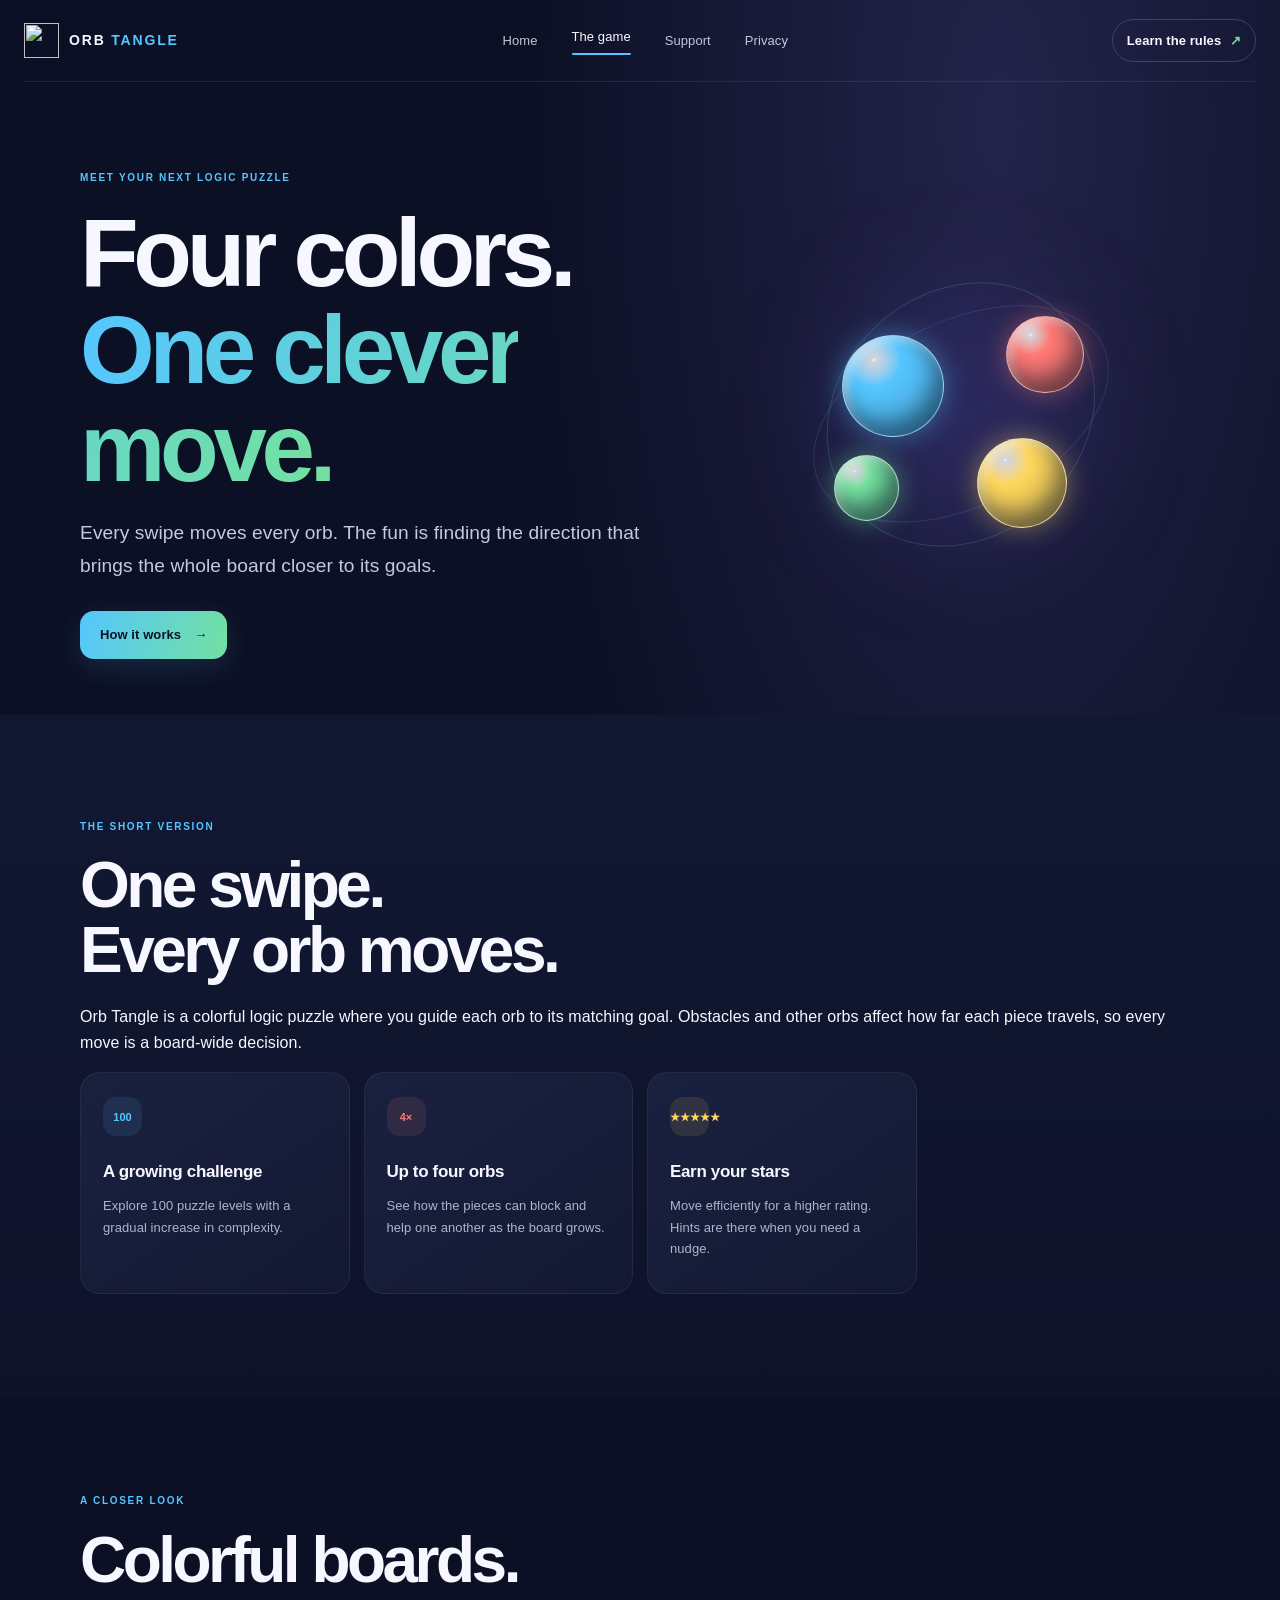
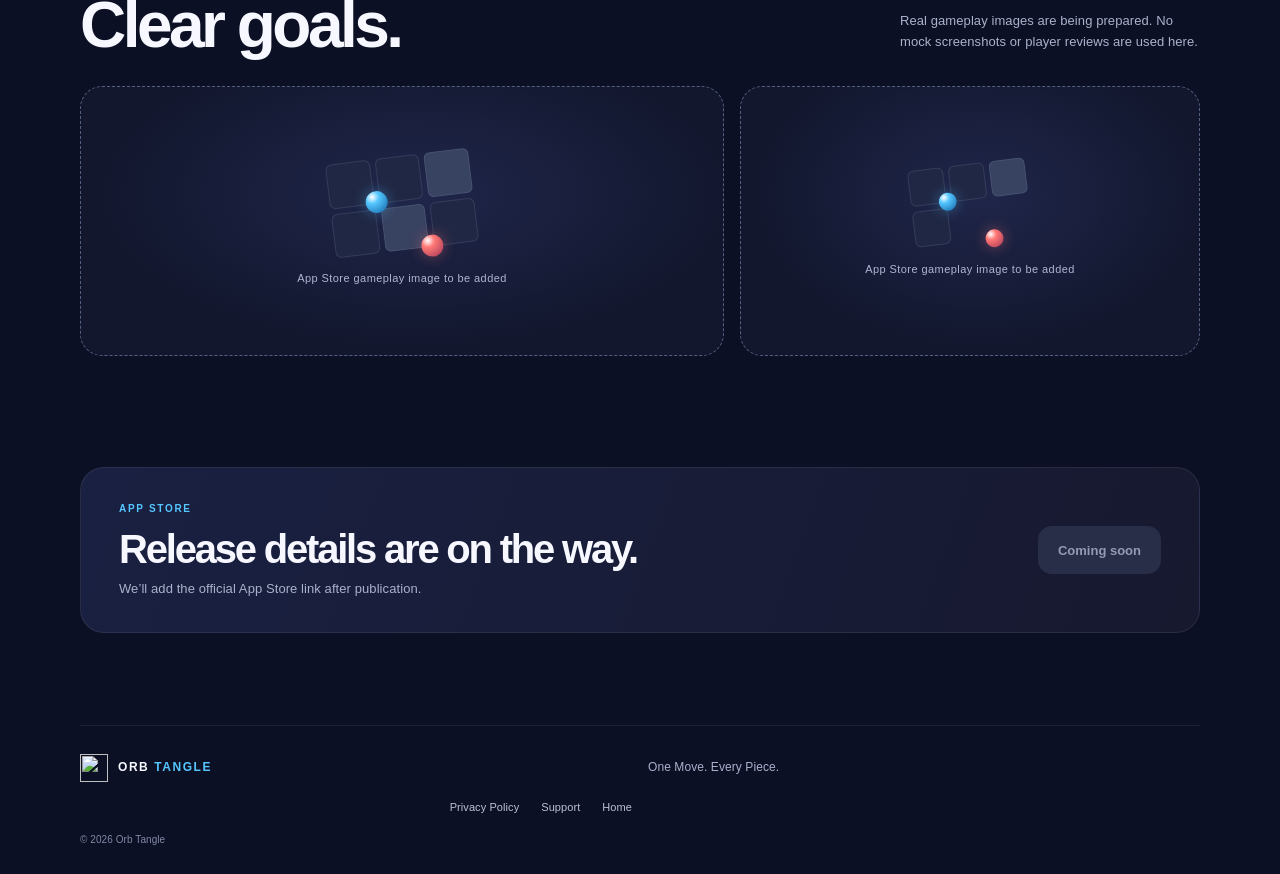
==== marketing.html @ 7f05ab88 "Create Orb Tangle GitHub Pages site" ====
<!doctype html>
<html lang="en">
<head>
  <meta charset="utf-8"><meta name="viewport" content="width=device-width, initial-scale=1"><meta name="theme-color" content="#0c1024">
  <meta name="description" content="Meet Orb Tangle: a colorful logic puzzle with 100 levels, simultaneous movement and satisfying five-star solutions.">
  <link rel="canonical" href="https://masterbinder-site.github.io/orb-tangle/marketing.html"><link rel="icon" href="assets/orb-mark.svg" type="image/svg+xml"><link rel="stylesheet" href="styles.css">
  <title>The Game — Orb Tangle</title>
</head>
<body>
  <header class="site-header"><a class="brand" href="./" aria-label="Orb Tangle home"><img src="assets/orb-mark.svg" alt=""><span>ORB <b>TANGLE</b></span></a><nav aria-label="Main navigation"><a href="./">Home</a><a class="active" href="marketing.html">The game</a><a href="support.html">Support</a><a href="privacy.html">Privacy</a></nav><a class="header-cta" href="support.html">Learn the rules <span aria-hidden="true">↗</span></a></header>
  <main>
    <section class="page-hero wrap marketing-hero"><div><p class="eyebrow">Meet your next logic puzzle</p><h1>Four colors.<br><span>One clever move.</span></h1><p class="lead">Every swipe moves every orb. The fun is finding the direction that brings the whole board closer to its goals.</p><a class="button button-primary" href="support.html#how-to-play">How it works <span aria-hidden="true">→</span></a></div><div class="marketing-art" role="img" aria-label="A colorful abstract arrangement of four orbs"><div class="orbit orbit-one"></div><div class="orbit orbit-two"></div><span class="orb orb-blue"></span><span class="orb orb-coral"></span><span class="orb orb-gold"></span><span class="orb orb-mint"></span></div></section>
    <section class="section feature-section"><div class="wrap"><div class="section-heading"><p class="eyebrow">The short version</p><h2>One swipe.<br>Every orb moves.</h2><p class="section-intro">Orb Tangle is a colorful logic puzzle where you guide each orb to its matching goal. Obstacles and other orbs affect how far each piece travels, so every move is a board-wide decision.</p></div><div class="feature-grid marketing-features"><article class="feature-card"><span class="feature-icon icon-blue">100</span><h3>A growing challenge</h3><p>Explore 100 puzzle levels with a gradual increase in complexity.</p></article><article class="feature-card"><span class="feature-icon icon-coral">4×</span><h3>Up to four orbs</h3><p>See how the pieces can block and help one another as the board grows.</p></article><article class="feature-card"><span class="feature-icon icon-gold">★★★★★</span><h3>Earn your stars</h3><p>Move efficiently for a higher rating. Hints are there when you need a nudge.</p></article></div></div></section>
    <section class="section wrap gallery-section"><div class="gallery-heading"><div><p class="eyebrow">A closer look</p><h2>Colorful boards.<br>Clear goals.</h2></div><p>Real gameplay images are being prepared. No mock screenshots or player reviews are used here.</p></div><div class="gallery-grid"><div class="shot-placeholder shot-wide"><div class="mini-board" aria-hidden="true"><span></span><span></span><span></span><span></span><span></span><span></span><b></b><i></i></div><p>App Store gameplay image to be added</p></div><div class="shot-placeholder"><div class="mini-board mini-board-small" aria-hidden="true"><span></span><span></span><span></span><span></span><b></b><i></i></div><p>App Store gameplay image to be added</p></div></div></section>
    <section class="launch-panel wrap"><div><p class="eyebrow">App Store</p><h2>Release details are on the way.</h2><p>We’ll add the official App Store link after publication.</p></div><button class="button button-disabled" disabled aria-disabled="true">Coming soon</button></section>
  </main>
  <footer class="site-footer wrap"><a class="brand footer-brand" href="./"><img src="assets/orb-mark.svg" alt=""><span>ORB <b>TANGLE</b></span></a><p>One Move. Every Piece.</p><nav aria-label="Footer navigation"><a href="privacy.html">Privacy Policy</a><a href="support.html">Support</a><a href="./">Home</a></nav><small>© 2026 Orb Tangle</small></footer>
</body>
</html>
---- styles.css ----
:root{color-scheme:dark;--navy:#0c1024;--navy-2:#141a35;--panel:#171d39;--line:#303958;--white:#f7f8ff;--muted:#aab1cc;--blue:#55c6ff;--coral:#ff7975;--gold:#ffd75c;--mint:#73e1a0;--max:1120px}
*{box-sizing:border-box}
html{scroll-behavior:smooth;scroll-padding-top:90px}
body{margin:0;background:radial-gradient(ellipse at 78% 5%,#24234b 0,transparent 30rem),var(--navy);color:var(--white);font:16px/1.65 Inter,-apple-system,BlinkMacSystemFont,"Segoe UI",sans-serif;letter-spacing:.005em}
a{color:inherit;text-decoration:none}
a:hover{color:var(--blue)}
a:focus-visible,button:focus-visible,summary:focus-visible{outline:3px solid var(--gold);outline-offset:4px;border-radius:5px}
.wrap{width:min(var(--max),calc(100% - 48px));margin-inline:auto}
.site-header{width:min(1280px,calc(100% - 48px));min-height:82px;margin:auto;display:flex;align-items:center;justify-content:space-between;gap:28px;border-bottom:1px solid rgba(255,255,255,.08)}
.brand{display:inline-flex;align-items:center;gap:10px;flex:none;font-size:14px;letter-spacing:.13em;font-weight:800}.brand img{width:35px;height:35px}.brand b{color:var(--blue)}
.site-header nav,.site-footer nav{display:flex;align-items:center;gap:clamp(16px,3vw,34px)}
.site-header nav a{font-size:13px;color:#c2c7da;transition:color .2s}.site-header nav a:hover,.site-header nav a.active{color:var(--white)}.site-header nav a.active:after{content:"";display:block;height:2px;background:var(--blue);margin-top:5px;border-radius:2px}
.header-cta,.text-link{font-size:13px;font-weight:700;white-space:nowrap}.header-cta{padding:10px 14px;border:1px solid #3d4664;border-radius:999px}.header-cta span,.text-link span{color:var(--mint);margin-left:5px}
.hero{min-height:620px;display:grid;grid-template-columns:1fr .9fr;align-items:center;gap:48px;padding-block:72px 78px}
.hero-copy{max-width:585px}.eyebrow{text-transform:uppercase;letter-spacing:.17em;font-size:10px;font-weight:800;color:var(--blue);margin:0 0 18px;display:flex;align-items:center;gap:9px}.eyebrow-dot{width:7px;height:7px;background:var(--mint);border-radius:50%;box-shadow:0 0 12px var(--mint)}
h1,h2,h3,p{margin-top:0}h1,h2{font-weight:760;letter-spacing:-.055em;line-height:1.02}h1{font-size:clamp(3.4rem,8vw,6.8rem);margin:0 0 24px}h1 span,h2 span{background:linear-gradient(100deg,var(--blue),var(--mint));background-clip:text;color:transparent}.lead{font-size:clamp(1.02rem,1.7vw,1.2rem);line-height:1.7;color:#c3c9de;max-width:550px;margin-bottom:28px}
.hero-actions{display:flex;align-items:center;gap:26px;flex-wrap:wrap}.button{display:inline-flex;align-items:center;justify-content:center;gap:13px;min-height:48px;padding:0 20px;border:0;border-radius:14px;font-size:13px;font-weight:800;transition:transform .2s,filter .2s}.button:hover{transform:translateY(-2px);filter:brightness(1.06)}.button-primary{background:linear-gradient(110deg,var(--blue),var(--mint));color:#091426;box-shadow:0 8px 30px #55c6ff24}.button-primary:hover{color:#091426}.button-disabled{background:#282e47;color:#939ab4;cursor:not-allowed}.availability{font-size:12px;color:#8e97b3;margin-top:28px}.availability-mark{display:inline-block;width:7px;height:7px;border-radius:50%;background:var(--gold);margin-right:8px}
.hero-art,.marketing-art{position:relative;aspect-ratio:1.08;max-width:520px;margin:auto;width:100%;isolation:isolate;display:grid;place-items:center}.hero-art:before,.marketing-art:before{content:"";position:absolute;width:58%;aspect-ratio:1;border-radius:50%;background:#48409955;filter:blur(55px);z-index:-2}.orbit{position:absolute;border:1px solid #8ea8ff27;border-radius:50%;transform:rotate(-26deg)}.orbit-one{width:77%;height:49%}.orbit-two{width:60%;height:75%;transform:rotate(48deg);border-color:#65d5c431}.orb{display:block;position:absolute;border-radius:50%;background:radial-gradient(circle at 31% 24%,#fff 0,rgba(255,255,255,.8) 2%,var(--orb) 26%,color-mix(in srgb,var(--orb),#11172d 30%) 100%);box-shadow:inset -8px -13px 20px #07102077,inset 5px 5px 9px #ffffff75,0 0 27px color-mix(in srgb,var(--orb),transparent 55%);border:1px solid #ffffff65;animation:float 4s ease-in-out infinite alternate}.orb-blue{--orb:var(--blue);width:25%;aspect-ratio:1;left:21%;top:29%;animation-delay:-1.1s}.orb-coral{--orb:var(--coral);width:19%;aspect-ratio:1;right:20%;top:24%;animation-delay:-2.4s}.orb-gold{--orb:var(--gold);width:22%;aspect-ratio:1;right:24%;bottom:20%;animation-delay:-.4s}.orb-mint{--orb:var(--mint);width:16%;aspect-ratio:1;left:19%;bottom:22%;animation-delay:-3s}.art-spark{position:absolute;width:4px;height:4px;border-radius:50%;background:#fff;box-shadow:0 0 12px 4px #fff8}.spark-one{top:21%;left:44%}.spark-two{right:14%;bottom:35%;background:var(--blue)}.spark-three{left:32%;bottom:15%;background:var(--gold)}.art-caption{position:absolute;bottom:4%;left:50%;transform:translateX(-50%);display:flex;align-items:center;gap:10px;font-size:8px;letter-spacing:.17em;color:#bbc4e0}.art-caption i{width:3px;height:3px;border-radius:50%;background:var(--mint)}
@keyframes float{from{transform:translateY(0)}to{transform:translateY(-9px)}}
.proof-strip{border-block:1px solid rgba(255,255,255,.08);background:#10152caa}.proof-grid{display:grid;grid-template-columns:repeat(4,1fr);padding-block:24px}.proof-grid>div{display:flex;flex-direction:column;align-items:center;text-align:center;gap:2px;border-right:1px solid #ffffff13}.proof-grid>div:last-child{border:0}.proof-grid strong{font-size:20px;letter-spacing:-.02em}.proof-grid span{font-size:11px;color:var(--muted)}.proof-grid>div:nth-child(1) strong{color:var(--blue)}.proof-grid>div:nth-child(2) strong{color:var(--coral)}.proof-grid>div:nth-child(3) strong{color:var(--gold)}.proof-grid>div:nth-child(4) strong{color:var(--mint);font-size:16px}
.section{padding-block:104px}.split-section{display:grid;grid-template-columns:.85fr 1fr;gap:12%;align-items:start}.section-heading h2,.gallery-heading h2,.launch-panel h2,.contact-card h2{font-size:clamp(2.6rem,5vw,4.4rem);margin-bottom:20px}.section-copy{padding-top:12px;color:#bac1d8;max-width:540px}.section-copy p{margin-bottom:18px}.section-copy .text-link{display:inline-block;color:var(--white);margin-top:8px}.feature-section{background:linear-gradient(180deg,#121832,#0e132a)}.centered{text-align:center;margin:0 auto 44px;display:block}.centered .eyebrow{justify-content:center}.centered h2{margin-bottom:0}.feature-grid{display:grid;grid-template-columns:repeat(4,1fr);gap:14px}.feature-card{min-height:222px;padding:24px 22px;border:1px solid #ffffff10;border-radius:20px;background:linear-gradient(145deg,#1a2140,#131932);transition:transform .2s,border-color .2s}.feature-card:hover{transform:translateY(-4px);border-color:#ffffff28}.feature-icon{display:grid;place-items:center;width:39px;height:39px;border-radius:13px;font-size:11px;font-weight:900;margin-bottom:22px;background:#55c6ff18;color:var(--blue)}.icon-coral{background:#ff79751b;color:var(--coral)}.icon-gold{background:#ffd75c1a;color:var(--gold)}.icon-mint{background:#73e1a01b;color:var(--mint)}.feature-card h3{font-size:17px;margin-bottom:9px;letter-spacing:-.02em}.feature-card p{font-size:13px;color:#aeb5ce;line-height:1.65;margin:0}
.gallery-section{padding-block:95px}.gallery-heading{display:flex;justify-content:space-between;gap:32px;align-items:end;margin-bottom:28px}.gallery-heading h2{margin-bottom:0}.gallery-heading>p{max-width:300px;font-size:13px;line-height:1.6;color:var(--muted);margin:0 0 6px}.gallery-grid{display:grid;grid-template-columns:1.4fr 1fr;gap:16px}.shot-placeholder{min-height:270px;border:1px dashed #536080;border-radius:22px;background:radial-gradient(ellipse at 52% 40%,#20264a,#12172e 67%);display:flex;flex-direction:column;align-items:center;justify-content:center;gap:19px;color:#aeb6d1}.shot-placeholder p{font-size:11px;letter-spacing:.04em;margin:0}.mini-board{width:144px;display:grid;grid-template-columns:repeat(3,1fr);gap:5px;position:relative;transform:rotate(-7deg)}.mini-board span{aspect-ratio:1;border:1px solid #7c87aa38;background:#202744;border-radius:6px}.mini-board span:nth-child(3),.mini-board span:nth-child(5){background:#384261}.mini-board b,.mini-board i{position:absolute;width:22px;height:22px;border-radius:50%;left:36px;top:32px;background:radial-gradient(circle at 32% 25%,#fff,var(--blue) 30%,#1970b1 90%);box-shadow:0 0 14px #55c6ff66}.mini-board i{left:86px;top:82px;background:radial-gradient(circle at 32% 25%,#fff,var(--coral) 30%,#ae3e5a 90%);box-shadow:0 0 14px #ff797566}.mini-board-small{width:118px}.mini-board-small b,.mini-board-small i{width:18px;height:18px;left:28px;top:26px}.mini-board-small i{left:70px;top:68px}.launch-panel{margin-block:16px 92px;padding:33px 38px;display:flex;align-items:center;justify-content:space-between;gap:25px;border:1px solid #ffffff14;border-radius:24px;background:linear-gradient(110deg,#192041,#17192f)}.launch-panel h2{font-size:clamp(1.8rem,3.2vw,2.5rem);margin-bottom:8px}.launch-panel .eyebrow{margin-bottom:11px}.launch-panel p:not(.eyebrow){font-size:13px;color:var(--muted);margin:0}.launch-orb{width:86px;height:86px;position:relative;flex:none}.launch-orb .orb-blue{width:46%;left:7%;top:11%}.launch-orb .orb-coral{width:35%;right:3%;top:14%}.launch-orb .orb-gold{width:39%;right:13%;bottom:1%}.launch-orb .orb-mint{width:30%;left:9%;bottom:8%}
.site-footer{padding-block:28px 25px;border-top:1px solid #ffffff12;display:grid;grid-template-columns:1fr 1fr;gap:16px;align-items:center}.footer-brand{font-size:12px}.footer-brand img{width:28px;height:28px}.site-footer>p{font-size:12px;color:var(--muted);margin:0}.site-footer nav{justify-content:flex-end;gap:22px}.site-footer nav a{font-size:11px;color:#bac1d8}.site-footer small{grid-column:1/-1;color:#7f88a5;font-size:10px}
.page-hero{padding-block:88px 56px}.page-hero h1{font-size:clamp(3.4rem,8vw,6rem);margin-bottom:20px}.page-hero .lead{max-width:620px}.page-hero .eyebrow{margin-bottom:17px}.simple-hero{padding-bottom:38px}.simple-hero .updated{font-size:12px;color:#8d96b4;margin-top:30px}.marketing-hero{display:grid;grid-template-columns:1fr .8fr;align-items:center;gap:44px;min-height:510px}.marketing-hero>div:first-child{max-width:600px}.marketing-art{width:min(100%,410px)}
.support-layout{display:grid;grid-template-columns:190px 1fr;gap:70px;padding-top:40px}.support-nav{position:sticky;top:28px;align-self:start;display:flex;flex-direction:column;gap:10px;border-left:1px solid var(--line);padding:4px 0 4px 18px}.support-nav strong{font-size:11px;color:var(--muted);text-transform:uppercase;letter-spacing:.1em;margin-bottom:5px}.support-nav a{font-size:12px;color:#c3c9de}.support-content{max-width:760px}.content-block{padding:0 0 52px;margin-bottom:48px;border-bottom:1px solid #ffffff13;scroll-margin-top:25px}.content-block h2{font-size:clamp(2rem,4vw,3rem);margin-bottom:18px}.content-block>p:not(.eyebrow){color:#bac1d8;max-width:720px}.content-block .eyebrow{margin-bottom:13px}.steps{list-style:none;padding:0;margin:28px 0 0;display:grid;gap:12px}.steps li{display:flex;gap:19px;padding:17px;border-radius:16px;background:#161c36;border:1px solid #ffffff0d}.steps li>span{color:var(--blue);font-size:11px;font-weight:900;letter-spacing:.1em;padding-top:2px}.steps h3{font-size:14px;margin-bottom:3px}.steps p{font-size:12px;color:var(--muted);margin:0}.notice,.policy-note{display:flex;align-items:flex-start;gap:13px;border:1px solid #ffd75c40;background:#ffd75c0c;padding:16px;border-radius:15px;margin-top:20px}.notice-star,.note-icon{color:var(--gold);font-size:22px;font-weight:900}.notice p,.policy-note p{font-size:12px;color:#c0c6da;margin:0}.check-list{padding-left:20px;color:#bac1d8}.check-list li{padding:6px 0}.check-list li::marker{color:var(--mint)}details{border-bottom:1px solid #ffffff16;padding:15px 0}summary{cursor:pointer;font-weight:700;font-size:14px;list-style:none}summary::-webkit-details-marker{display:none}summary:after{content:"+";float:right;color:var(--mint)}details[open] summary:after{content:"−"}details p{font-size:13px;color:var(--muted);margin:12px 0 0;max-width:650px}.support-content a:not(.button){color:var(--blue);text-decoration:underline;text-underline-offset:3px}.contact-card{display:flex;align-items:center;justify-content:space-between;gap:22px;padding:25px;border-radius:19px;border:1px solid #ffffff14;background:#151b34}.contact-card h2{font-size:2rem;margin-bottom:8px}.contact-card p:not(.eyebrow){color:var(--muted);font-size:12px;max-width:510px;margin-bottom:0}.contact-card .eyebrow{margin-bottom:8px}
.policy-layout{display:grid;grid-template-columns:235px 1fr;gap:64px;padding-top:20px;padding-bottom:100px}.policy-note{position:sticky;top:28px;align-self:start;margin:0;padding:17px;background:#55c6ff0b;border-color:#55c6ff35}.policy-note .note-icon{color:var(--blue)}.policy-note strong{color:var(--white)}.policy-content{max-width:780px;color:#bac1d8}.policy-content>p,.policy-content section p{font-size:13px;line-height:1.8}.policy-content>p:first-child{font-size:15px;color:#d7dbeb;margin-bottom:35px}.policy-content section{margin-bottom:32px}.policy-content h2{font-size:21px;color:var(--white);letter-spacing:-.025em;margin-bottom:11px}.policy-content a{color:var(--blue);text-decoration:underline;text-underline-offset:3px}.policy-disclaimer{border-left:2px solid var(--gold);padding:12px 15px;background:#ffd75c0b;color:#e6d89d!important;font-size:12px!important}
@media(max-width:900px){.site-header{gap:16px}.site-header nav{gap:18px}.header-cta{display:none}.hero{min-height:540px;gap:20px}.hero-art{max-width:400px}.feature-grid{grid-template-columns:repeat(2,1fr)}.feature-card{min-height:190px}.support-layout,.policy-layout{gap:34px}.support-layout{grid-template-columns:150px 1fr}}
@media(max-width:650px){.wrap,.site-header{width:calc(100% - 36px)}.site-header{min-height:72px;flex-wrap:wrap;justify-content:center;padding:13px 0 11px;gap:9px}.brand{margin-right:auto}.site-header nav{order:2;width:100%;justify-content:space-between;gap:9px}.site-header nav a{font-size:11px}.hero{min-height:0;grid-template-columns:1fr;padding-block:56px 42px;gap:16px}.hero-copy{order:1}.hero-art{order:0;width:min(82%,330px);margin:0 auto -10px}.hero h1{font-size:clamp(3.1rem,15vw,4.6rem);margin-bottom:17px}.lead{font-size:15px}.hero-actions{gap:17px}.availability{margin-top:19px}.proof-grid{grid-template-columns:repeat(2,1fr);row-gap:18px}.proof-grid>div:nth-child(2){border:0}.proof-grid strong{font-size:18px}.section{padding-block:70px}.split-section{grid-template-columns:1fr;gap:10px}.section-heading h2,.gallery-heading h2{font-size:2.8rem}.feature-grid{grid-template-columns:1fr 1fr;gap:9px}.feature-card{padding:17px 15px;min-height:196px}.feature-icon{margin-bottom:15px}.feature-card h3{font-size:15px}.feature-card p{font-size:12px}.gallery-heading{display:block}.gallery-heading>p{margin-top:17px}.gallery-grid{grid-template-columns:1fr}.shot-placeholder{min-height:225px}.shot-placeholder:not(.shot-wide){min-height:195px}.launch-panel{margin-block:0 62px;padding:23px;flex-wrap:wrap}.launch-orb{width:65px;height:65px}.launch-panel>div:nth-child(2){flex:1;min-width:190px}.launch-panel .button{width:100%}.site-footer{grid-template-columns:1fr;gap:9px}.site-footer nav{justify-content:flex-start;flex-wrap:wrap;gap:16px}.site-footer small{grid-column:auto;margin-top:8px}.page-hero{padding-block:58px 25px}.marketing-hero{grid-template-columns:1fr;min-height:0;gap:0}.marketing-art{width:min(75%,300px);margin-top:0}.simple-hero{padding-bottom:20px}.support-layout,.policy-layout{grid-template-columns:1fr;gap:24px;padding-top:20px}.support-nav{position:static;flex-direction:row;overflow:auto;white-space:nowrap;border-left:0;border-bottom:1px solid var(--line);padding:0 0 13px;gap:17px}.support-nav strong{display:none}.support-nav a{font-size:11px}.content-block{padding-bottom:34px;margin-bottom:34px}.contact-card{align-items:flex-start;flex-direction:column}.policy-note{position:static}.policy-layout{padding-bottom:65px}}
@media(max-width:380px){.wrap,.site-header{width:calc(100% - 28px)}.brand{font-size:12px}.brand img{width:30px;height:30px}.site-header nav a{font-size:10px}.hero-art{width:75%}.hero h1{font-size:3rem}.feature-grid{grid-template-columns:1fr}.feature-card{min-height:0}.feature-icon{margin-bottom:12px}}
@media(prefers-reduced-motion:reduce){*,*::before,*::after{scroll-behavior:auto!important;animation-duration:.01ms!important;animation-iteration-count:1!important;transition-duration:.01ms!important}}
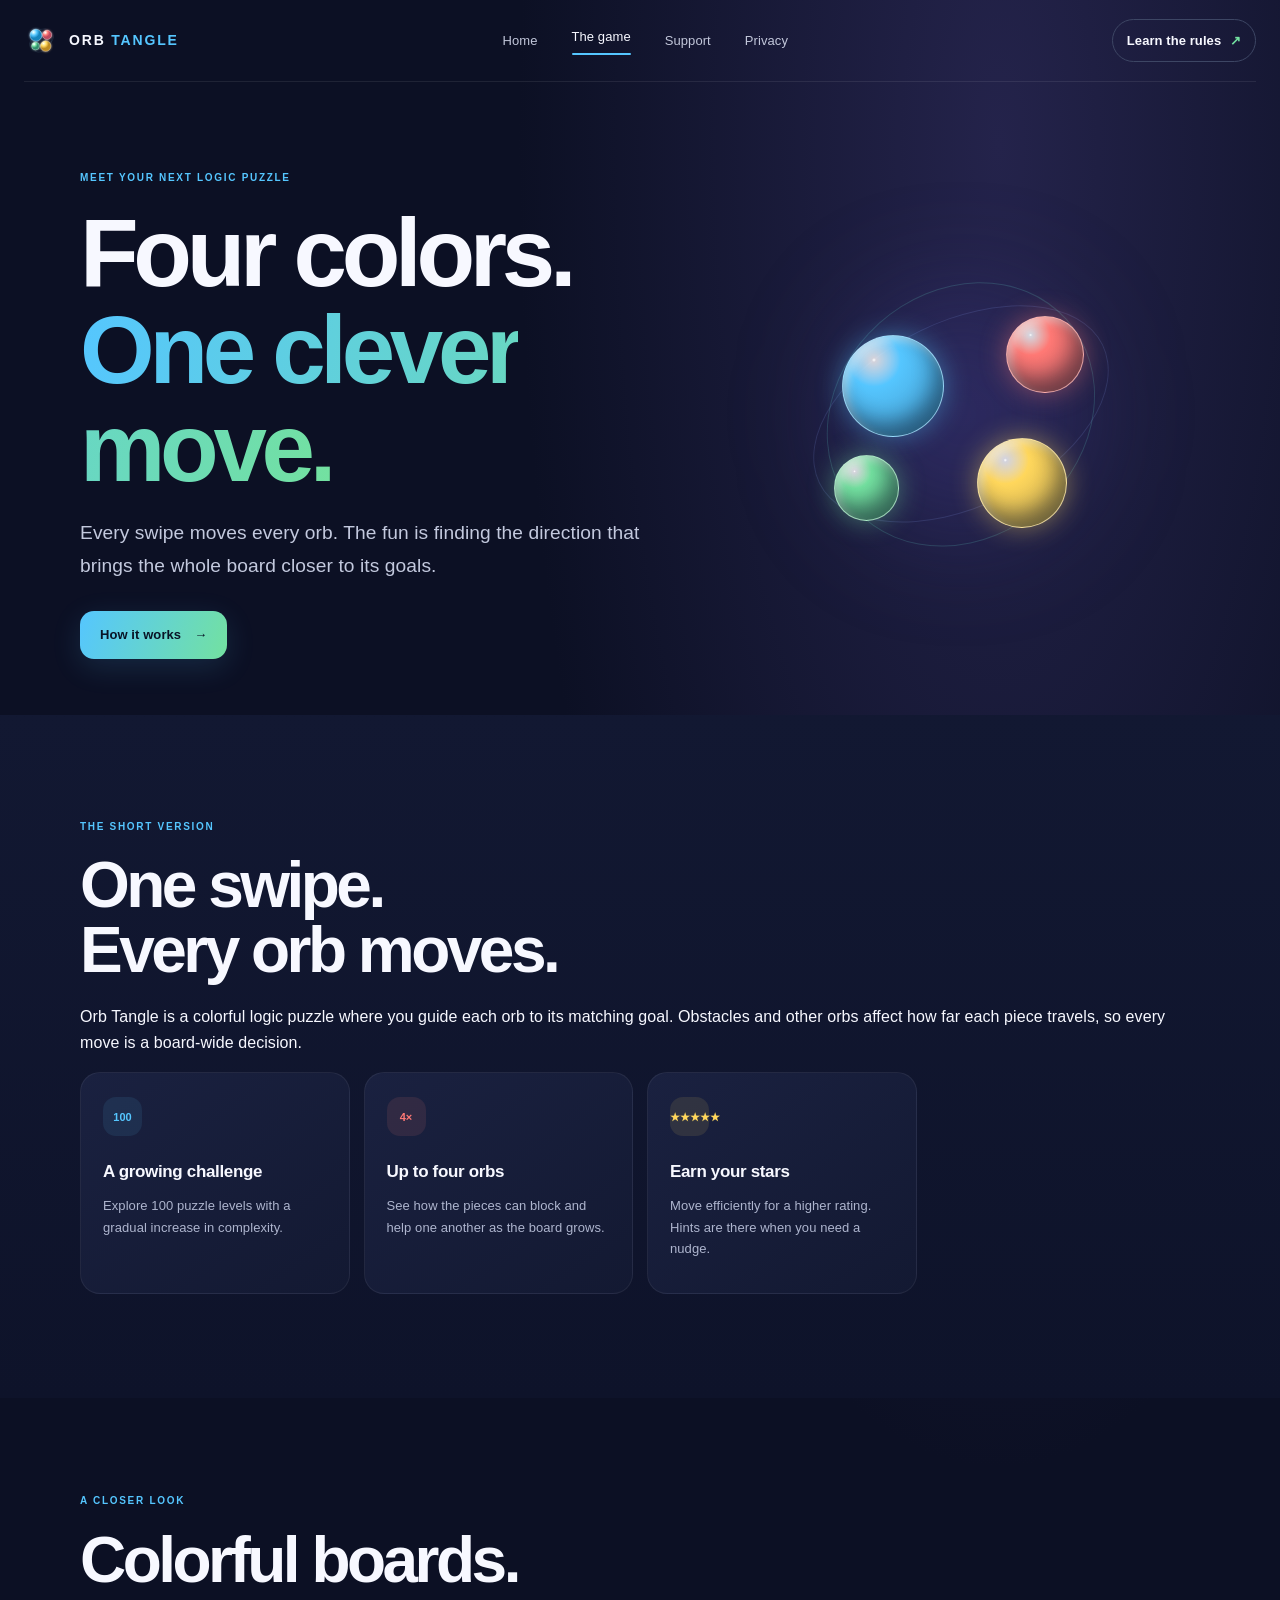
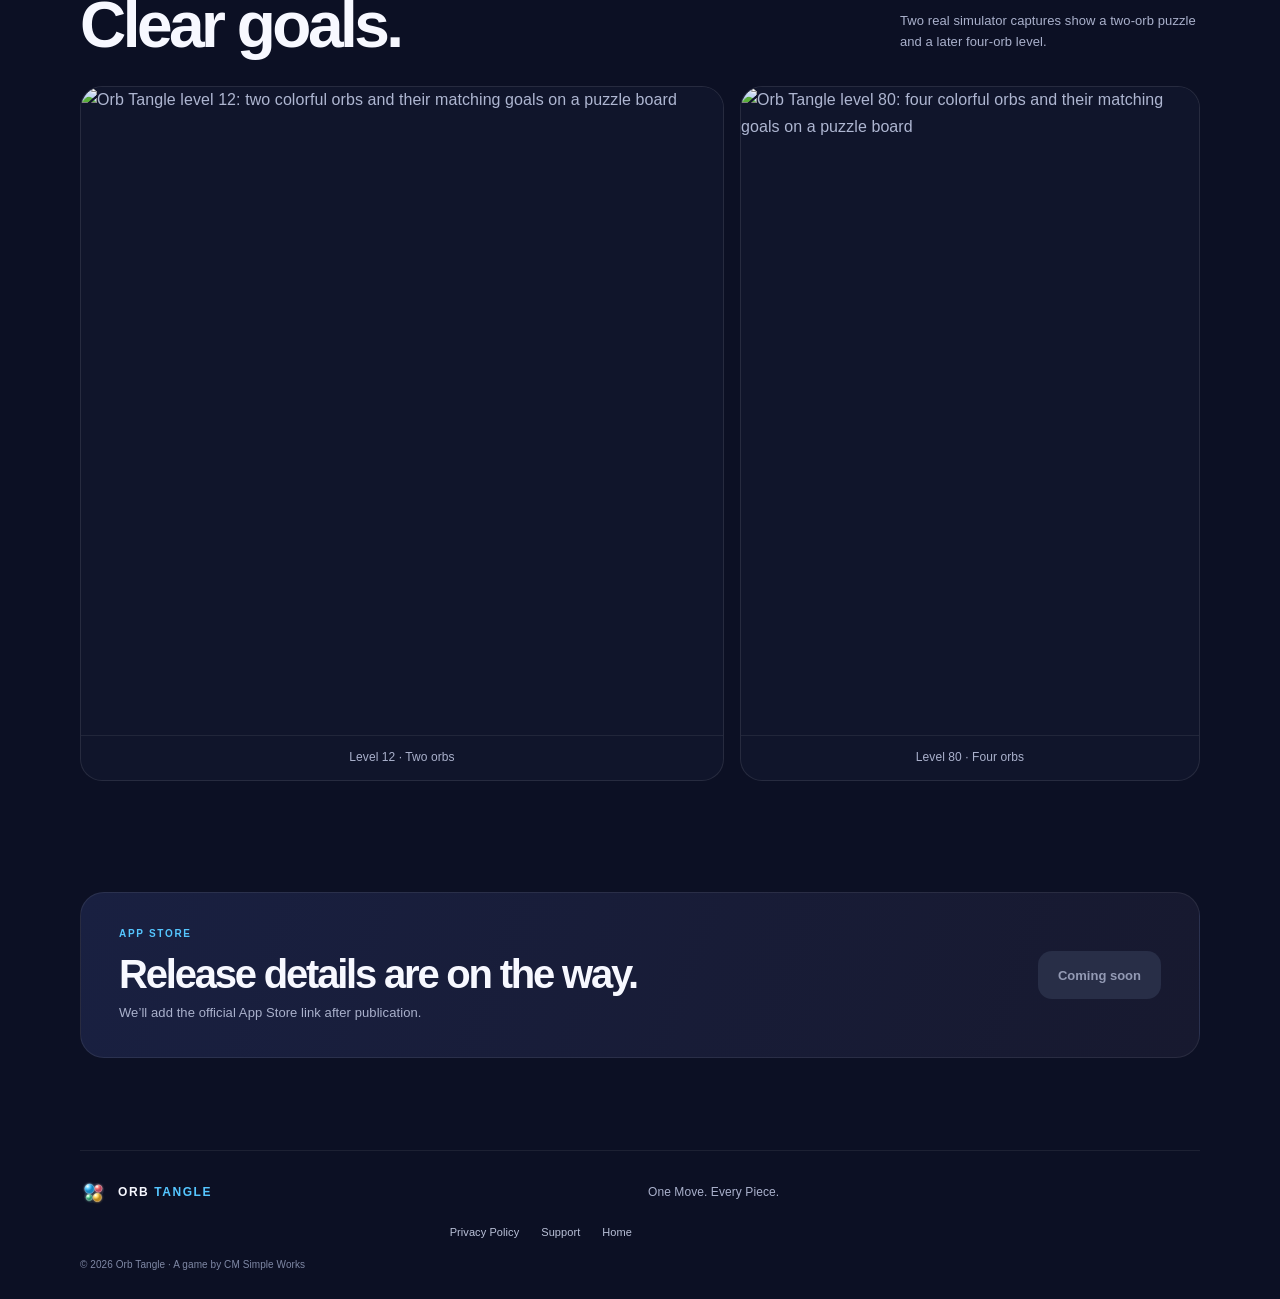
==== commit 4f0537ae: "CM Simple Works branding and real gameplay screenshots" ====
--- a/marketing.html
+++ b/marketing.html
@@ -11,9 +11,9 @@
   <main>
     <section class="page-hero wrap marketing-hero"><div><p class="eyebrow">Meet your next logic puzzle</p><h1>Four colors.<br><span>One clever move.</span></h1><p class="lead">Every swipe moves every orb. The fun is finding the direction that brings the whole board closer to its goals.</p><a class="button button-primary" href="support.html#how-to-play">How it works <span aria-hidden="true">→</span></a></div><div class="marketing-art" role="img" aria-label="A colorful abstract arrangement of four orbs"><div class="orbit orbit-one"></div><div class="orbit orbit-two"></div><span class="orb orb-blue"></span><span class="orb orb-coral"></span><span class="orb orb-gold"></span><span class="orb orb-mint"></span></div></section>
     <section class="section feature-section"><div class="wrap"><div class="section-heading"><p class="eyebrow">The short version</p><h2>One swipe.<br>Every orb moves.</h2><p class="section-intro">Orb Tangle is a colorful logic puzzle where you guide each orb to its matching goal. Obstacles and other orbs affect how far each piece travels, so every move is a board-wide decision.</p></div><div class="feature-grid marketing-features"><article class="feature-card"><span class="feature-icon icon-blue">100</span><h3>A growing challenge</h3><p>Explore 100 puzzle levels with a gradual increase in complexity.</p></article><article class="feature-card"><span class="feature-icon icon-coral">4×</span><h3>Up to four orbs</h3><p>See how the pieces can block and help one another as the board grows.</p></article><article class="feature-card"><span class="feature-icon icon-gold">★★★★★</span><h3>Earn your stars</h3><p>Move efficiently for a higher rating. Hints are there when you need a nudge.</p></article></div></div></section>
-    <section class="section wrap gallery-section"><div class="gallery-heading"><div><p class="eyebrow">A closer look</p><h2>Colorful boards.<br>Clear goals.</h2></div><p>Real gameplay images are being prepared. No mock screenshots or player reviews are used here.</p></div><div class="gallery-grid"><div class="shot-placeholder shot-wide"><div class="mini-board" aria-hidden="true"><span></span><span></span><span></span><span></span><span></span><span></span><b></b><i></i></div><p>App Store gameplay image to be added</p></div><div class="shot-placeholder"><div class="mini-board mini-board-small" aria-hidden="true"><span></span><span></span><span></span><span></span><b></b><i></i></div><p>App Store gameplay image to be added</p></div></div></section>
+    <section class="section wrap gallery-section"><div class="gallery-heading"><div><p class="eyebrow">A closer look</p><h2>Colorful boards.<br>Clear goals.</h2></div><p>Two real simulator captures show a two-orb puzzle and a later four-orb level.</p></div><div class="gallery-grid"><figure class="shot-placeholder shot-wide gameplay-shot"><img class="gameplay-image" src="assets/gameplay-level12-two-orbs.jpg" alt="Orb Tangle level 12: two colorful orbs and their matching goals on a puzzle board"><figcaption>Level 12 · Two orbs</figcaption></figure><figure class="shot-placeholder gameplay-shot"><img class="gameplay-image" src="assets/gameplay-level80-four-orbs.jpg" alt="Orb Tangle level 80: four colorful orbs and their matching goals on a puzzle board"><figcaption>Level 80 · Four orbs</figcaption></figure></div></section>
     <section class="launch-panel wrap"><div><p class="eyebrow">App Store</p><h2>Release details are on the way.</h2><p>We’ll add the official App Store link after publication.</p></div><button class="button button-disabled" disabled aria-disabled="true">Coming soon</button></section>
   </main>
-  <footer class="site-footer wrap"><a class="brand footer-brand" href="./"><img src="assets/orb-mark.svg" alt=""><span>ORB <b>TANGLE</b></span></a><p>One Move. Every Piece.</p><nav aria-label="Footer navigation"><a href="privacy.html">Privacy Policy</a><a href="support.html">Support</a><a href="./">Home</a></nav><small>© 2026 Orb Tangle</small></footer>
+  <footer class="site-footer wrap"><a class="brand footer-brand" href="./"><img src="assets/orb-mark.svg" alt=""><span>ORB <b>TANGLE</b></span></a><p>One Move. Every Piece.</p><nav aria-label="Footer navigation"><a href="privacy.html">Privacy Policy</a><a href="support.html">Support</a><a href="./">Home</a></nav><small>© 2026 Orb Tangle · A game by CM Simple Works</small></footer>
 </body>
 </html>
--- a/styles.css
+++ b/styles.css
@@ -28,3 +28,7 @@
 @media(max-width:650px){.wrap,.site-header{width:calc(100% - 36px)}.site-header{min-height:72px;flex-wrap:wrap;justify-content:center;padding:13px 0 11px;gap:9px}.brand{margin-right:auto}.site-header nav{order:2;width:100%;justify-content:space-between;gap:9px}.site-header nav a{font-size:11px}.hero{min-height:0;grid-template-columns:1fr;padding-block:56px 42px;gap:16px}.hero-copy{order:1}.hero-art{order:0;width:min(82%,330px);margin:0 auto -10px}.hero h1{font-size:clamp(3.1rem,15vw,4.6rem);margin-bottom:17px}.lead{font-size:15px}.hero-actions{gap:17px}.availability{margin-top:19px}.proof-grid{grid-template-columns:repeat(2,1fr);row-gap:18px}.proof-grid>div:nth-child(2){border:0}.proof-grid strong{font-size:18px}.section{padding-block:70px}.split-section{grid-template-columns:1fr;gap:10px}.section-heading h2,.gallery-heading h2{font-size:2.8rem}.feature-grid{grid-template-columns:1fr 1fr;gap:9px}.feature-card{padding:17px 15px;min-height:196px}.feature-icon{margin-bottom:15px}.feature-card h3{font-size:15px}.feature-card p{font-size:12px}.gallery-heading{display:block}.gallery-heading>p{margin-top:17px}.gallery-grid{grid-template-columns:1fr}.shot-placeholder{min-height:225px}.shot-placeholder:not(.shot-wide){min-height:195px}.launch-panel{margin-block:0 62px;padding:23px;flex-wrap:wrap}.launch-orb{width:65px;height:65px}.launch-panel>div:nth-child(2){flex:1;min-width:190px}.launch-panel .button{width:100%}.site-footer{grid-template-columns:1fr;gap:9px}.site-footer nav{justify-content:flex-start;flex-wrap:wrap;gap:16px}.site-footer small{grid-column:auto;margin-top:8px}.page-hero{padding-block:58px 25px}.marketing-hero{grid-template-columns:1fr;min-height:0;gap:0}.marketing-art{width:min(75%,300px);margin-top:0}.simple-hero{padding-bottom:20px}.support-layout,.policy-layout{grid-template-columns:1fr;gap:24px;padding-top:20px}.support-nav{position:static;flex-direction:row;overflow:auto;white-space:nowrap;border-left:0;border-bottom:1px solid var(--line);padding:0 0 13px;gap:17px}.support-nav strong{display:none}.support-nav a{font-size:11px}.content-block{padding-bottom:34px;margin-bottom:34px}.contact-card{align-items:flex-start;flex-direction:column}.policy-note{position:static}.policy-layout{padding-bottom:65px}}
 @media(max-width:380px){.wrap,.site-header{width:calc(100% - 28px)}.brand{font-size:12px}.brand img{width:30px;height:30px}.site-header nav a{font-size:10px}.hero-art{width:75%}.hero h1{font-size:3rem}.feature-grid{grid-template-columns:1fr}.feature-card{min-height:0}.feature-icon{margin-bottom:12px}}
 @media(prefers-reduced-motion:reduce){*,*::before,*::after{scroll-behavior:auto!important;animation-duration:.01ms!important;animation-iteration-count:1!important;transition-duration:.01ms!important}}
+
+.gameplay-shot{min-height:0;justify-content:flex-start;gap:0;margin:0;overflow:hidden;border-style:solid;border-color:#ffffff18;background:#10152b}
+.gameplay-image{display:block;width:100%;height:min(72vh,720px);object-fit:contain;background:#10152b}
+.gameplay-shot figcaption{width:100%;padding:12px 16px;border-top:1px solid #ffffff12;color:var(--muted);font-size:12px;text-align:center}
